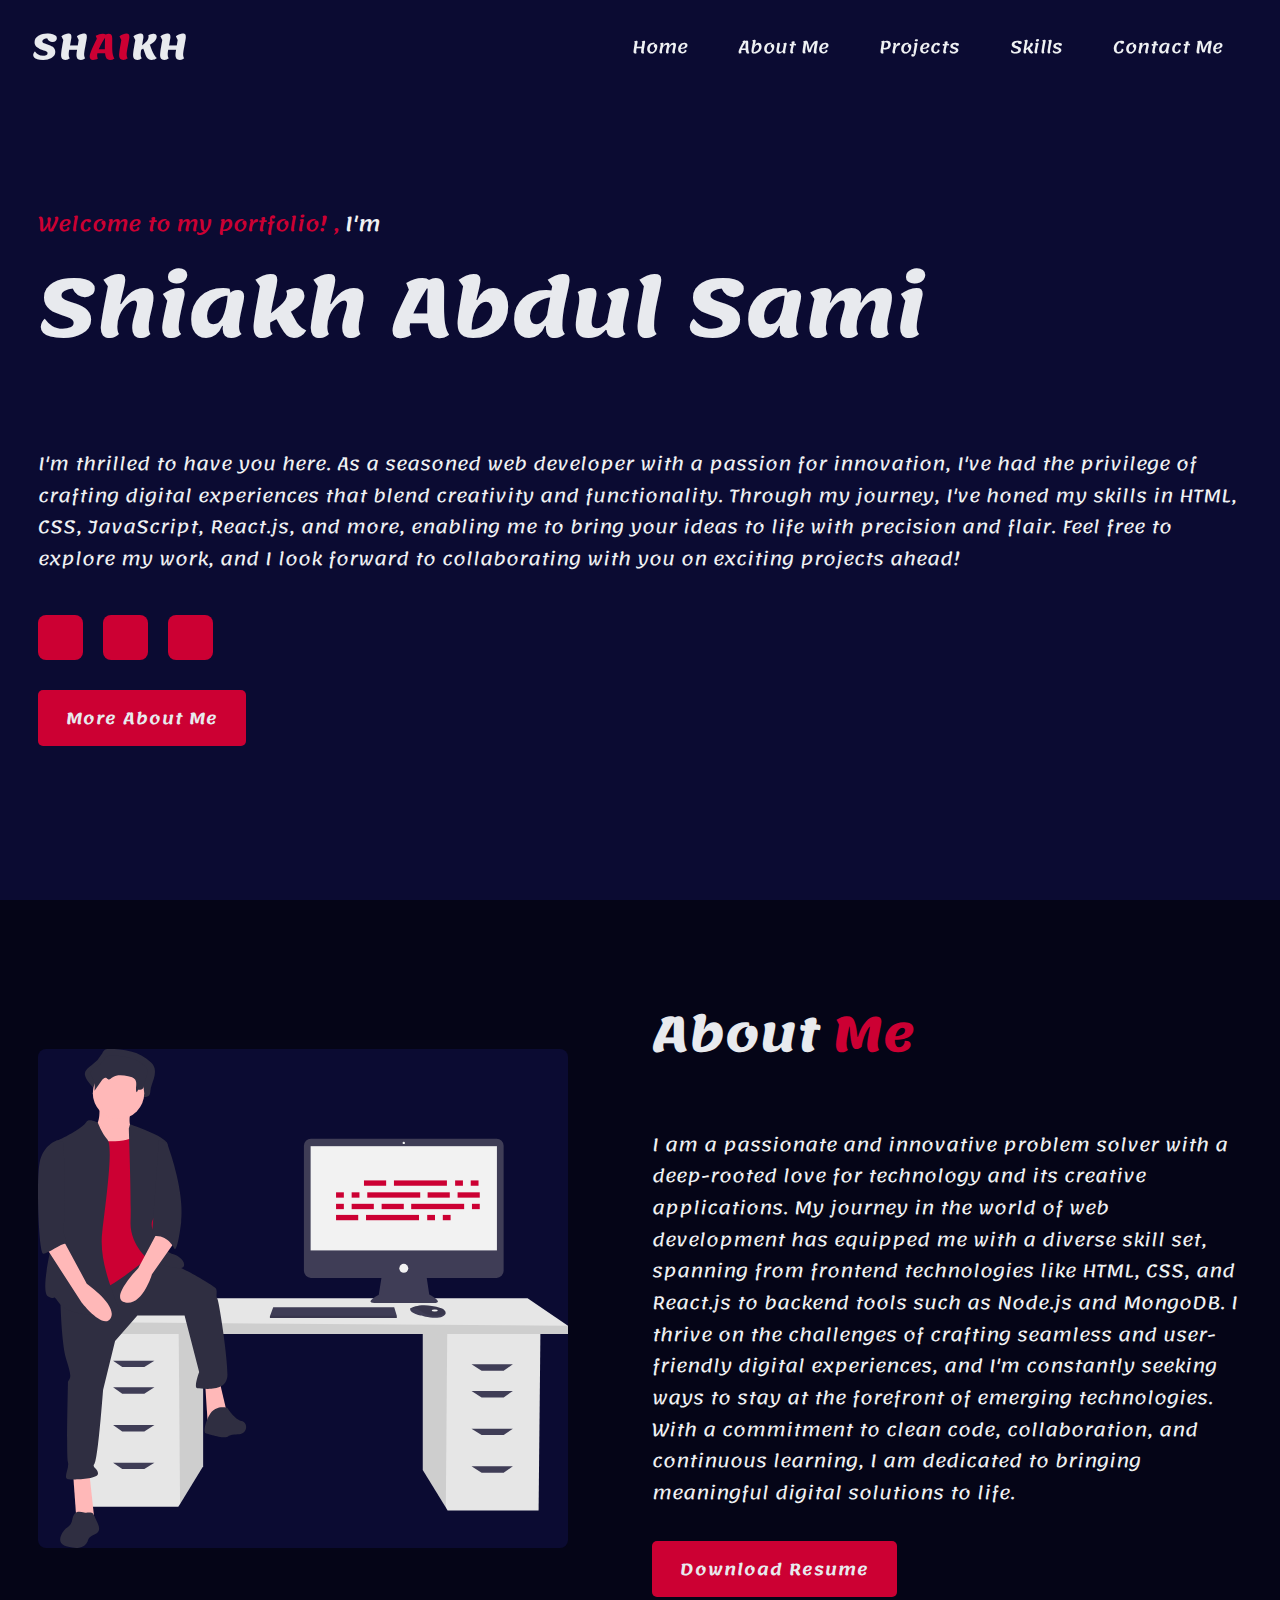
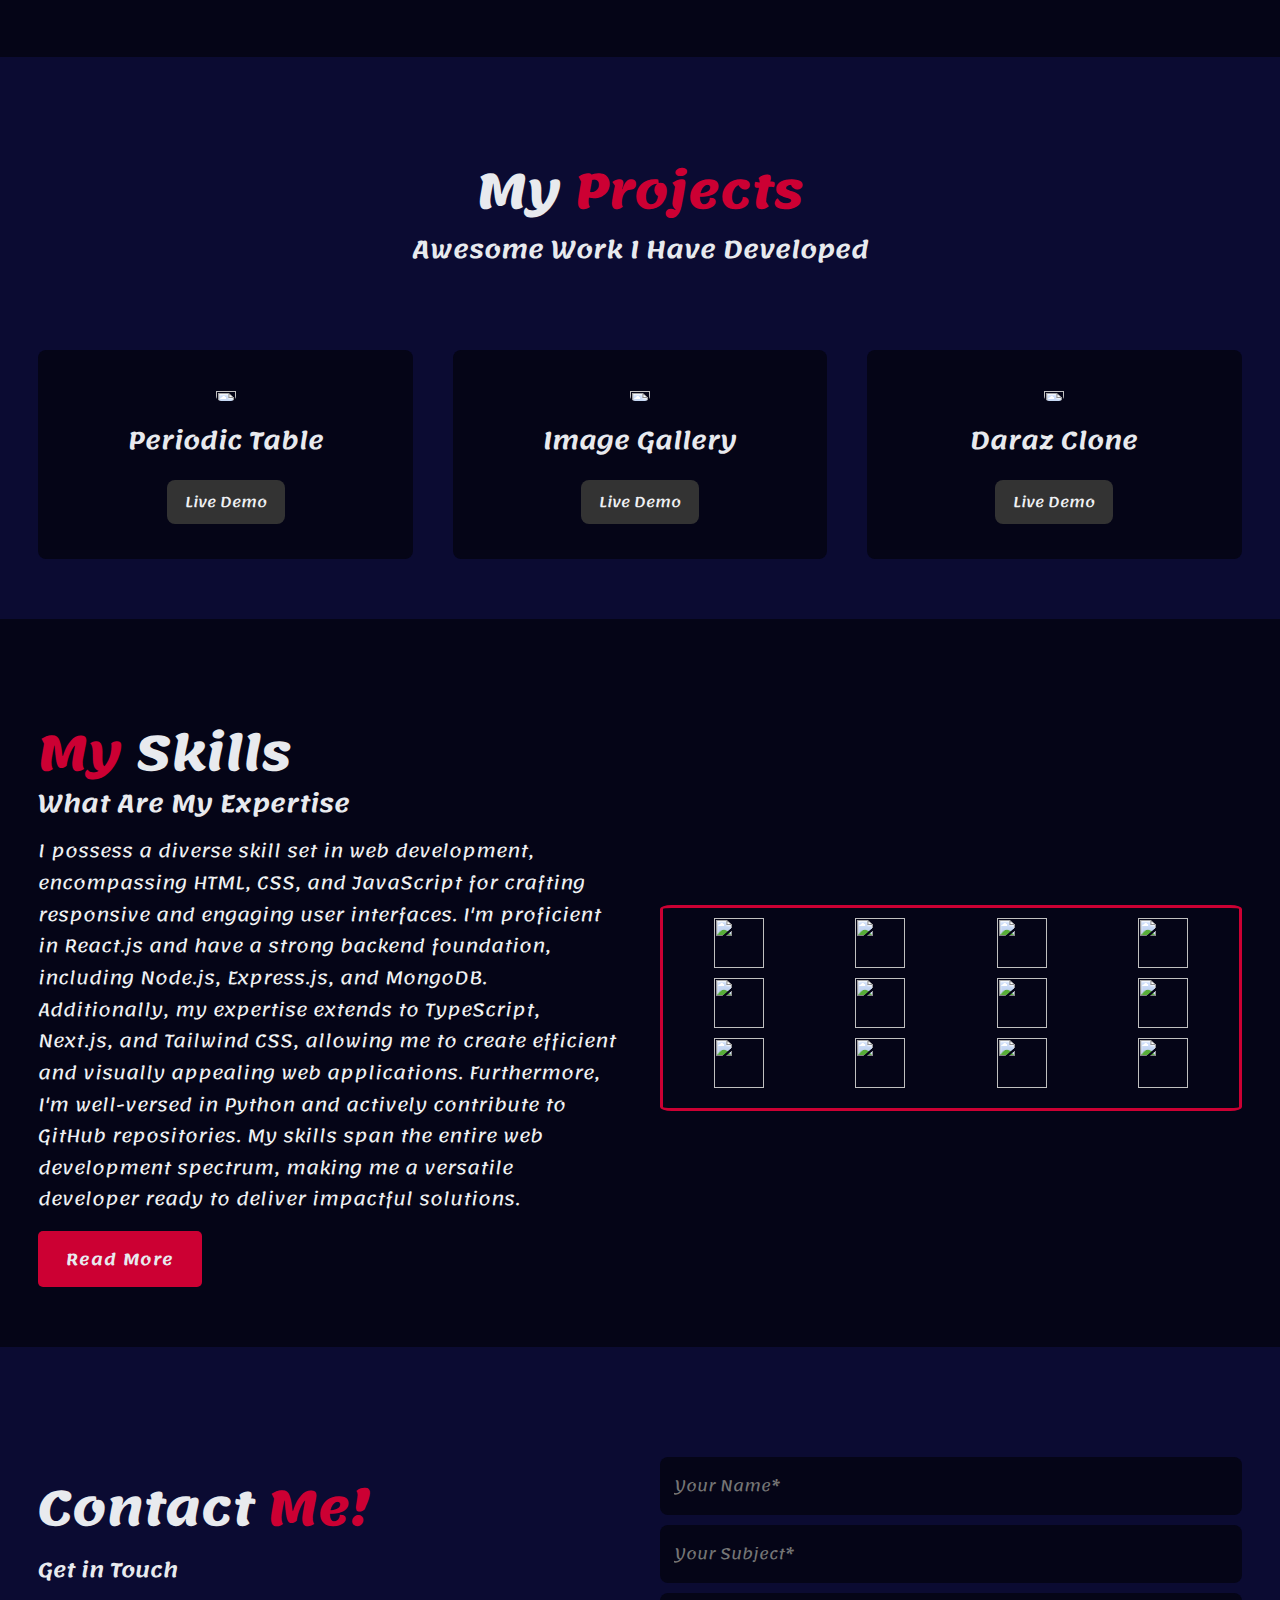
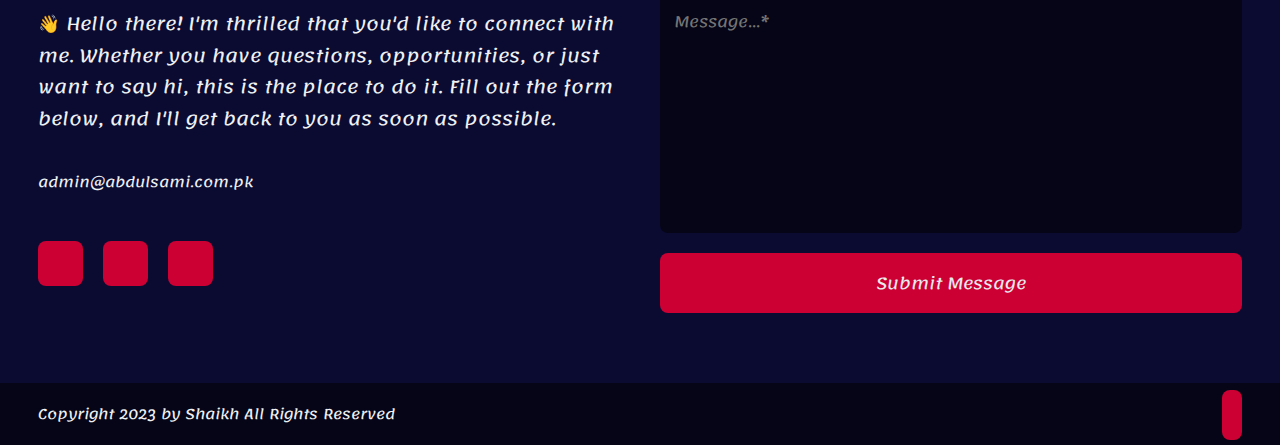
==== Portfolio/index.html @ 409109ee "Task One Completed" ====
<!DOCTYPE html>
<html lang="en">

<head>
  <meta charset="UTF-8" />
  <meta name="viewport" content="width=device-width, initial-scale=1.0" />
  <title id="page-title">Shaikh Abdul Sami - Personal Portfolio</title>

  <link rel="preconnect" href="https://fonts.googleapis.com" />
  <link rel="preconnect" href="https://fonts.gstatic.com" crossorigin />
  <link href="https://fonts.googleapis.com/css2?family=Lemonada:wght@300;400;500;600;700&display=swap" rel="stylesheet" />
  <link rel="stylesheet" href="https://cdnjs.cloudflare.com/ajax/libs/font-awesome/6.4.2/css/all.min.css" integrity="sha512-z3gLpd7yknf1YoNbCzqRKc4qyor8gaKU1qmn+CShxbuBusANI9QpRohGBreCFkKxLhei6S9CQXFEbbKuqLg0DA==" crossorigin="anonymous" referrerpolicy="no-referrer" />
  <link rel="stylesheet" href="styles.css" />
</head>

<body>
  <header>
    <a href="" class="logo">SH<span>AI</span>KH </a>
    <ul class="navlist">
      <li><a href="#home">Home</a></li>
      <li><a href="#about">About Me</a></li>
      <li><a href="#projects">Projects</a></li>
      <li><a href="#skills">Skills</a></li>
      <li><a href="#contact">Contact Me</a></li>
    </ul>

    <div class="fa-solid fa-ellipsis" id="menu-icon"></div>
  </header>

  <section id="home" class="home">
    <div class="home-text">
      <div class="slide">
        <span class="two"><span>
            Welcome to my portfolio! ,</span></span>
        <span class="two">I'm</span>
      </div>
      <h1>Shiakh Abdul Sami</h1>
      <h3><span id="home-text-repeat"></span>&nbsp;</h3>
      <p>
        I'm thrilled to have you here. As a seasoned web developer with a passion for innovation, I've had the privilege of crafting digital experiences that blend creativity and functionality. Through my journey, I've honed my skills in HTML, CSS, JavaScript, React.js, and more, enabling me to bring your ideas to life with precision and flair. Feel free to explore my work, and I look forward to collaborating with you on exciting projects ahead!
      </p>
      <div class="contact-icons">
        <a href=""><i class="fa-brands fa-linkedin"></i></a>
        <a href=""><i class="fa-brands fa-x-twitter"></i></a>
        <a href=""><i class="fa-brands fa-github"></i></a>
      </div>
      <div class="button">
        <a href="#about" class="btn">More About Me</a>
      </div>

    </div>
  </section>

  <section id="about" class="about">
    <div class="about-img">
      <img src="images/undraw_feeling_proud_qne1.svg" alt="" />
    </div>

    <div class="about-text">
      <h2>About <span>Me</span></h2>
      <h4><span id="about-typed-text"></span>&nbsp;</h4>
      <p>
        I am a passionate and innovative problem solver with a deep-rooted love for technology and its creative applications. My journey in the world of web development has equipped me with a diverse skill set, spanning from frontend technologies like HTML, CSS, and React.js to backend tools such as Node.js and MongoDB. I thrive on the challenges of crafting seamless and user-friendly digital experiences, and I'm constantly seeking ways to stay at the forefront of emerging technologies. With a commitment to clean code, collaboration, and continuous learning, I am dedicated to bringing meaningful digital solutions to life.
      </p>
      <a href="" class="btn">Download Resume</a>
    </div>
  </section>

  <section class="projects" id="projects">
    <div class="main-text">
      <h2>My<span> Projects</span></h2>
      <h4>Awesome Work I Have Developed</h4>
    </div>

    <div class="projects-content">
      <div class="box">
        <div class="image">
          <img src="/images/Periodic.png" alt="" width="250px" height="200px">
        </div>
        <h3>Periodic Table</h3>
        <div class="box-btn">
          <a href="" class="read">Live Demo</a>
        </div>
      </div>
      <div class="box">
        <div class="image">
          <img src="/images/Image-Gallery.png" alt="" width="250px" height="200px">
        </div>
        <h3>Image Gallery</h3>
        <div class="box-btn">
          <a href="" class="read">Live Demo</a>
        </div>
      </div>
      <div class="box">
        <div class="image">
          <img src="/images/Daraz-clone.png" alt="" width="250px" height="200px">
        </div>
        <h3>Daraz Clone</h3>
        <div class="box-btn">
          <a href="" class="read">Live Demo</a>
        </div>
      </div>
    </div>
  </section>

  <section id="skills" class="skills">
    <div class="skills-text">
      <h2><span>My</span> Skills</h2>
      <h4>What Are My Expertise</h4>
      <p>
        I possess a diverse skill set in web development, encompassing HTML, CSS, and JavaScript for crafting responsive and engaging user interfaces. I'm proficient in React.js and have a strong backend foundation, including Node.js, Express.js, and MongoDB. Additionally, my expertise extends to TypeScript, Next.js, and Tailwind CSS, allowing me to create efficient and visually appealing web applications. Furthermore, I'm well-versed in Python and actively contribute to GitHub repositories. My skills span the entire web development spectrum, making me a versatile developer ready to deliver impactful solutions.
      </p>
      <button class="btn">Read More</button>
    </div>

    <div class="skills-set">
      <div class='skills-items'>
        <div class='skill'>
          <div class="skill-item">
            <img src="/images/html.png" height='64px' width='64px' alt="" class="skill-img" />
            <!-- <p>HTML</p> -->
          </div>
          <div class="skill-item">
            <img src="/images/css.png" height='64px' width='64px' alt="" class="skill-img" />
            <!-- <p>CSS</p> -->
          </div>
          <div class="skill-item">
            <img src="/images/js.png" height='64px' width='64px' alt="" class="skill-img" />
            <!-- <p>JavaScript</p> -->
          </div>
          <div class="skill-item">
            <img src="/images/react.png" height='64px' width='64px' alt="" class="skill-img" />
            <!-- <p>ReactJS</p> -->
          </div>
          <div class="skill-item">
            <img src="/images/nodejs.png" height='64px' width='64px' alt="" class="skill-img" />
            <!-- <p>NodeJs</p> -->
          </div>
          <div class="skill-item">
            <img src="/images/express.png" height='64px' width='64px' alt="" class="skill-img" />
            <!-- <p>ExpressJs</p> -->
          </div>
          <div class="skill-item">
            <img src="/images/mongodb.png" height='64px' width='64px' alt="" class="skill-img" />
            <!-- <p>MongoDB</p> -->
          </div>
          <div class="skill-item">
            <img src="/images/nextjs.png" height='64px' width='64px' alt="" class="skill-img" />
            <!-- <p>NextJS</p> -->
          </div>
          <div class="skill-item">
            <img src="/images/tailwind.png" height='64px' width='64px' alt="" class="skill-img" />
            <!-- <p>Tailwind CSS</p> -->
          </div>
          <div class="skill-item">
            <img src="/images/typescript.png" height='64px' width='64px' alt="" class="skill-img" />
            <!-- <p>TypeScript</p> -->
          </div>
          <div class="skill-item">
            <img src="/images/python.png" height='64px' width='64px' alt="" class="skill-img" />
            <!-- <p>Python</p> -->
          </div>
          <div class="skill-item">
            <img src="/images/github.png" height='64px' width='64px' alt="" class="skill-img" />
            <!-- <p>GitHub</p> -->
          </div>
        </div>
      </div>
    </div>
    </div>
  </section>

  <section class="contact" id="contact">
    <div class="contact-text">
      <h2>Contact <span>Me!</span></h2>
      <h4>Get in Touch</h4>
      <p>
        👋 Hello there! I'm thrilled that you'd like to connect with me. Whether you have questions, opportunities, or just want to say hi, this is the place to do it. Fill out the form below, and I'll get back to you as soon as possible.
      </p>
      <div class="list">
        <li>
          <span><i class="fa-regular fa-envelope"></i></span>
          <a href="mailto:admin@abdulsami.com.pk"> admin@abdulsami.com.pk</a>
        </li>
      </div>

      <div class="contact-icons">
        <a href=""><i class="fa-brands fa-linkedin"></i></a>
        <a href=""><i class="fa-brands fa-x-twitter"></i></a>
        <a href=""><i class="fa-brands fa-github"></i></a>
      </div>
    </div>

    <div class="contact-form">
      <form>
        <input type="text" name="name" placeholder="Your Name*" required id="name" />
        <input type="text" name="text" placeholder="Your Subject*" required id="subject" />
        <textarea name="message" placeholder="Message...*" id="message" cols="30" rows="10" required></textarea>
        <input type="submit" value="Submit Message" class="submit" onclick=" Submit()" />
      </form>
    </div>
  </section>

  <footer class="footer" id="footer">
    <div class="last-text">
      <p>
        Copyright <i class="fa-solid fa-copyright"></i> 2023 by Shaikh All Rights
        Reserved
      </p>
    </div>
    <div class="top">
      <a href="#home"><span><i class="fa-solid fa-arrow-up"></i></span></a>
    </div>
  </footer>
  <script src="https://unpkg.com/typed.js@2.0.16/dist/typed.umd.js"></script>
  <script src="https://code.jquery.com/jquery-3.7.0.js" integrity="sha256-JlqSTELeR4TLqP0OG9dxM7yDPqX1ox/HfgiSLBj8+kM=" crossorigin="anonymous"></script>
  <script src="script.js"></script>
</body>

</html>
---- Portfolio/styles.css ----
* {
    margin: 0;
    padding: 0;
    box-sizing: border-box;
    font-family: 'Lemonada', cursive;
    text-decoration: none;
    list-style: none;
    scroll-behavior: smooth;
    /* user-select: none; */
}

:root {
    --bg-color: #050517;
    --second-bg-color: #0B0B32;
    --text-color: #E8EAEE;
    --second-color: #EFF1F3;
    --main-color: #CC0033;

    /* --bg-color: #393E46 ;
    --second-bg-color: #222831;
    --text-color: #DDE6ED;
    --second-color: #EEEEEE;
    --main-color: #00ADB5; */

    /* --bg-color: #2a2a2a;
    --second-bg-color: #202020;
    --text-color: #fff;
    --second-color: #ccc;
    --main-color: #ff4d05; */
    --big-font: 5rem;
    --h2-font: 3rem;
    --p-font: 1.1rem;
}

body {
    background: var(--bg-color);
    color: var(--text-color);
    /* overflow-x: hidden; */
}

span {
    color: var(--main-color);
}

header {
    position: fixed;
    width: 100%;
    top: 0;
    right: 0;
    z-index: 10;
    display: flex;
    align-items: center;
    justify-content: space-between;
    background: transparent;
    padding: 22px 15%;
    border-bottom: 1px solid transparent;
    transition: all 0.4s ease;
}

/* .tooltip-element {
    cursor: pointer;
  }   */

.logo {
    color: var(--text-color);
    font-size: 35px;
    font-weight: 700;
    letter-spacing: 1px;
    user-select: none;
    cursor: default;
    pointer-events: none;
}

.logo span {
    color: var(--main-color);
}

.navlist {
    display: flex;
}

.navlist a {
    color: var(--second-color);
    font-size: 17px;
    font-weight: 500;
    margin: 0 25px;
    transition: all 0.4 ease;
}

.navlist a:hover {
    color: var(--main-color);
}

#menu-icon {
    font-size: 35px;
    color: var(--text-color);
    z-index: 10;
    cursor: pointer;
    margin-left: 25px;
    display: none;
}

section {
    padding: 160px 15% 120px;
}

.home {
    position: relative;
    height: 100vh;
    /* height: max-content; */
    width: 100%;
    /* background-image: url("images/body.png"); */
    background-color: var(--second-bg-color);
    background-size: cover;
    background-position: center;
    display: flex;
    align-items: center;
    justify-content: flex-start;
    background-attachment: fixed;
}

.slide {
    margin-bottom: 20px;
}

.one {
    display: inline-block;
    margin-right: 15px;
    height: 32px;
    padding: 0 15px;
    line-height: 32px;
    font-size: 20px;
    font-weight: 500;
    border-radius: 5px;
    background: var(--main-color);
    color: var(--main-color);
}

.two {
    display: inline-block;
    color: var(--second-color);
    font-size: 20px;
    font-weight: 500;
}

.home-text h1 {
    font-size: var(--big-font);
    font-weight: 700;
    color: var(--text-color);
    line-height: 1.1;
    margin: 0 0 8px;
}

.home-text h3 {
    color: var(--text-color);
    margin: 0 0 35px;
    font-size: 3rem;
    font-weight: 700;
    line-height: 1.1;
}

.home-text p {
    color: var(--second-color);
    font-size: var(--p-font);
    line-height: 1.8;
    margin-bottom: 40px;
}

.button {
    display: inline-flex;
    align-items: center;
    justify-content: center;
    margin-top: 20px;
}

.btn {
    display: inline-block;
    padding: 12px 28px;
    background: var(--main-color);
    border-radius: 5px;
    color: var(--text-color);
    font-size: 1rem;
    letter-spacing: 1px;
    font-weight: 600;
    transition: all 0.4s ease;
    border: none;

}

.btn:hover {
    transform: scale(0.9);
}

.btn2 {
    display: inline-flex;
    align-items: center;
    justify-content: center;
    font-size: 15px;
    font-weight: 600;
    color: var(--text-color);
    margin-left: 35px;
}

.btn2 span i {
    height: 55px;
    width: 55px;
    background: var(--main-color);
    color: var(--text-color);
    display: flex;
    align-items: center;
    justify-content: center;
    font-size: 35px;
    border-radius: 50%;
    margin-right: 15px;
    transition: all 0.4s ease;
}

.btn2 span i:hover {
    transform: scale(1.1) translateY(5px);

}

header.sticky {
    background: var(--bg-color);
    border-bottom: 1px solid #ffffff1a;
    padding: 12px 15%;
}

.about {
    display: grid;
    grid-template-columns: repeat(2, 1fr);
    align-items: center;
    gap: 1.5rem;
}

.about-img img {
    max-width: 530px;
    height: auto;
    width: 100%;
    border-radius: 8px;
    background: var(--second-bg-color);
}

.about-text h2 {
    font-size: var(--h2-font);
    line-height: 1;
}

.about-text h4 {
    font-size: 24px;
    font-weight: 600;
    color: var(--text-color);
    line-height: 1.7;
    margin: 15px 0 15px;
}

.about-text p {
    color: var(--second-color);
    font-size: var(--p-font);
    line-height: 1.8;
    margin-bottom: 2rem;
}

/*  */

.skills {
    background: var(--bg-color);
    display: grid;
    grid-template-columns: repeat(2, 1fr);
    align-items: center;
    gap: 2.5rem;
    width: 100%;
}

.skills-text h2 {
    font-size: var(--h2-font);
    line-height: 1;
}

.skills-text h4 {
    font-size: 24px;
    font-weight: 600;
    color: var(--text-color);
    line-height: 1.7;
    margin: 7px 0 10px;
}

.skills-text p {
    color: var(--second-color);
    font-size: var(--p-font);
    line-height: 1.8;
    margin-bottom: 1rem;
}

.skills-items {

    border-radius: 2%;
    width: 100%;
    height: 100%;
    border: 3px solid var(--main-color);
}

.skill {
    display: grid;
    grid-template-columns: repeat(4, minmax(0, 1fr));
    margin: 10px 5px;
    justify-items: center;
}

.skill-item:hover {
    color: #EFF1F3;
}

.skill-img {
    width: 50px;
    height: 50px;
    background-color: transparent;
}

/*  */
.projects {
    background: var(--second-bg-color);
}

.main-text {
    text-align: center;
}

.main-text h4 {
    font-size: 24px;
    font-weight: 600;
    color: var(--text-color);
    line-height: 1.7;
    margin-top: 15px;
}

.main-text h2 {
    font-size: var(--h2-font);
    line-height: 1;
}

.projects-content {
    display: grid;
    grid-template-columns: repeat(3, minmax(0, 1fr));
    align-items: center;
    gap: 2.5rem;
    margin-top: 5rem;
}

.box {
    background: var(--bg-color);
    padding: 35px 45px;
    border-radius: 8px;
    /* transition: all 0.4 ease; */
    display: flex;
    flex-direction: column;
    align-items: center;
}

.box-btn {
    display: flex;
    justify-content: space-evenly;
    column-gap: 20px;
}

.image img {
    width: 100%;
    height: 100%;
    border-radius: 5px;
}

.s-icons i {
    font-size: 32px;
    margin-bottom: 20px;
}

.box h3 {
    font-size: 24px;
    font-weight: 600;
    color: var(--text-color);
    margin-bottom: 15px;
}

.box p {
    color: var(--second-color);
    font-size: 1rem;
    line-height: 1.8;
    margin-bottom: 25px;
}

.read {
    display: inline-block;
    padding: 8px 18px;
    background: #333333;
    color: var(--second-color);
    font-size: 14px;
    font-weight: 500;
    border-radius: 8px;
    transition: all 0.4s ease;
}

.read:hover {
    letter-spacing: 1px;
    background: #ffffff99;
    color: var(--text-color);
}

.box:hover {
    /* transform: translateY(-8px); */
    cursor: pointer;
}

.box:hover>.s-icons {
    color: var(--main-color);
    transition: all 0.4s ease;
}

.contact {
    background: var(--second-bg-color);
    display: grid;
    grid-template-columns: repeat(2, 1fr);
    align-items: center;
    gap: 2.5rem;
}

.contact-text h4 {
    color: var(--text-color);
    margin: 18px 0px;
    font-size: 20px;
    font-weight: 600;
}

.contact-text h2 {
    font-size: var(--h2-font);
    line-height: 1;
}

.contact-text p {
    color: var(--second-color);
    font-size: var(--p-font);
    line-height: 1.8;
    margin-bottom: 30px;
}

.list {
    margin-bottom: 2.8rem;
}

.list li {
    margin-bottom: 12px;
}

.list li a {
    display: inline-block;
    color: var(--second-color);
    font-size: 14px;
    transition: all 0.4s ease;
}

.list li a:hover {
    color: var(--text-color);
    transform: translateX(5px);
}

.contact-icons i {
    height: 45px;
    width: 45px;
    background: var(--main-color);
    color: var(--text-color);
    font-size: 25px;
    display: inline-flex;
    align-items: center;
    justify-content: center;
    border-radius: 8px;
    margin-right: 15px;
    transition: all 0.4 ease;
}

.contact-icons i:hover {
    background: var(--second-color);
    color: var(--bg-color);
    /* transition: all ease 0.1s; */
    /* transform: rotate(360deg); */
}

.contact-form form {
    position: relative;
}

.contact-form form input,
.contact-form form textarea {
    width: 100%;
    padding: 14px;
    background: var(--bg-color);
    color: var(--text-color);
    border: none;
    outline: none;
    font-size: 15px;
    border-radius: 8px;
    margin-bottom: 10px;
}

textarea {
    resize: none;
    height: 240px;
}

.contact-form .submit {
    display: inline-block;
    font-size: 16px;
    background: var(--main-color);
    color: var(--text-color);
    width: 100%;
    transition: all 0.4s ease;
}

.contact-form .submit:hover {
    background: var(--text-color);
    color: var(--main-color);
    /* transform: scale(1.1); */
    cursor: pointer;
}

.footer {
    padding: 20px 15%;
    display: flex;
    flex-wrap: wrap;
    align-items: center;
    justify-content: space-between;
    gap: 2rem;
    background: var(--bg-color);
    max-height: 10vh;
}

.last-text p {
    color: var(--second-color);
    font-size: 14px;
}

.top i {
    padding: 10px;
    border-radius: 8px;
    font-size: 15px;
    color: var(--text-color);
    background: var(--main-color);
}

.top i:hover {
    transform: translateY(-10px) scale(1.1);
}

@media (max-width: 1480px) {

    header,
    header.sticky {
        padding: 12px 2.5%;
        transition: 0.1s;
    }

    section {
        padding: 110px 3% 60px;
    }

    .footer {
        padding: 15px 3%;
    }

}

@media (max-width: 1100px) {
    :root {
        --big-font: 4rem;
        --h2-font: 2.5rem;
        --p-font: 1rem;
        transition: 0.1s;
    }

    .home-text h3 {
        font-size: 2.5rem;
    }

    .home {
        height: 87vh;
    }
}

@media (max-width:920px) {
    .about {
        grid-template-columns: 1fr;
    }

    .about-img {
        text-align: center;
        order: 2;
    }

    .about-text p {
        margin-bottom: 1rem;
    }

    .about-img img {
        width: 100%;
        height: auto;
        max-width: 100%;
    }

    .contact {
        grid-template-columns: 1fr;
    }

    .skills {
        grid-template-columns: 1fr;
    }

    .home {
        height: max-content;
    }
}

@media (max-height: 600px) {
    .home {
        height: max-content;
    }
}

@media (max-width: 768px) {
    .projects-content {
        grid-template-columns: repeat(1, minmax(0, 1fr));
        justify-items: center;
    }
}

@media (max-width: 820px) {
    #menu-icon {
        display: block;
    }

    .navlist {
        position: absolute;
        top: -400px;
        right: 0;
        left: 0;
        display: flex;
        flex-direction: column;
        background: var(--bg-color);
        text-align: left;
        transition: all 0.4s ease;
    }

    .navlist a {
        display: block;
        margin: 17px;
        font-size: 20px;
        transition: all 0.4s ease;
        color: var(--text-color);
    }

    .navlist a:hover {
        color: var(--main-color);
    }

    .navlist.open {
        top: 100%;

    }
}

@media (max-width:480px) {
    .skills-set {
        grid-template-columns: 1fr;
        gap: .1rem;
    }

    :root {
        --big-font: 3rem;
        --h2-font: 2rem;
        --p-font: 1rem;
    }

    .btn {
        text-align: center;
    }

    .footer {
        justify-content: center;
    }

    .footer .top {
        display: none;
    }

    .home h3 span {
        font-size: 1.8rem;
    }

}
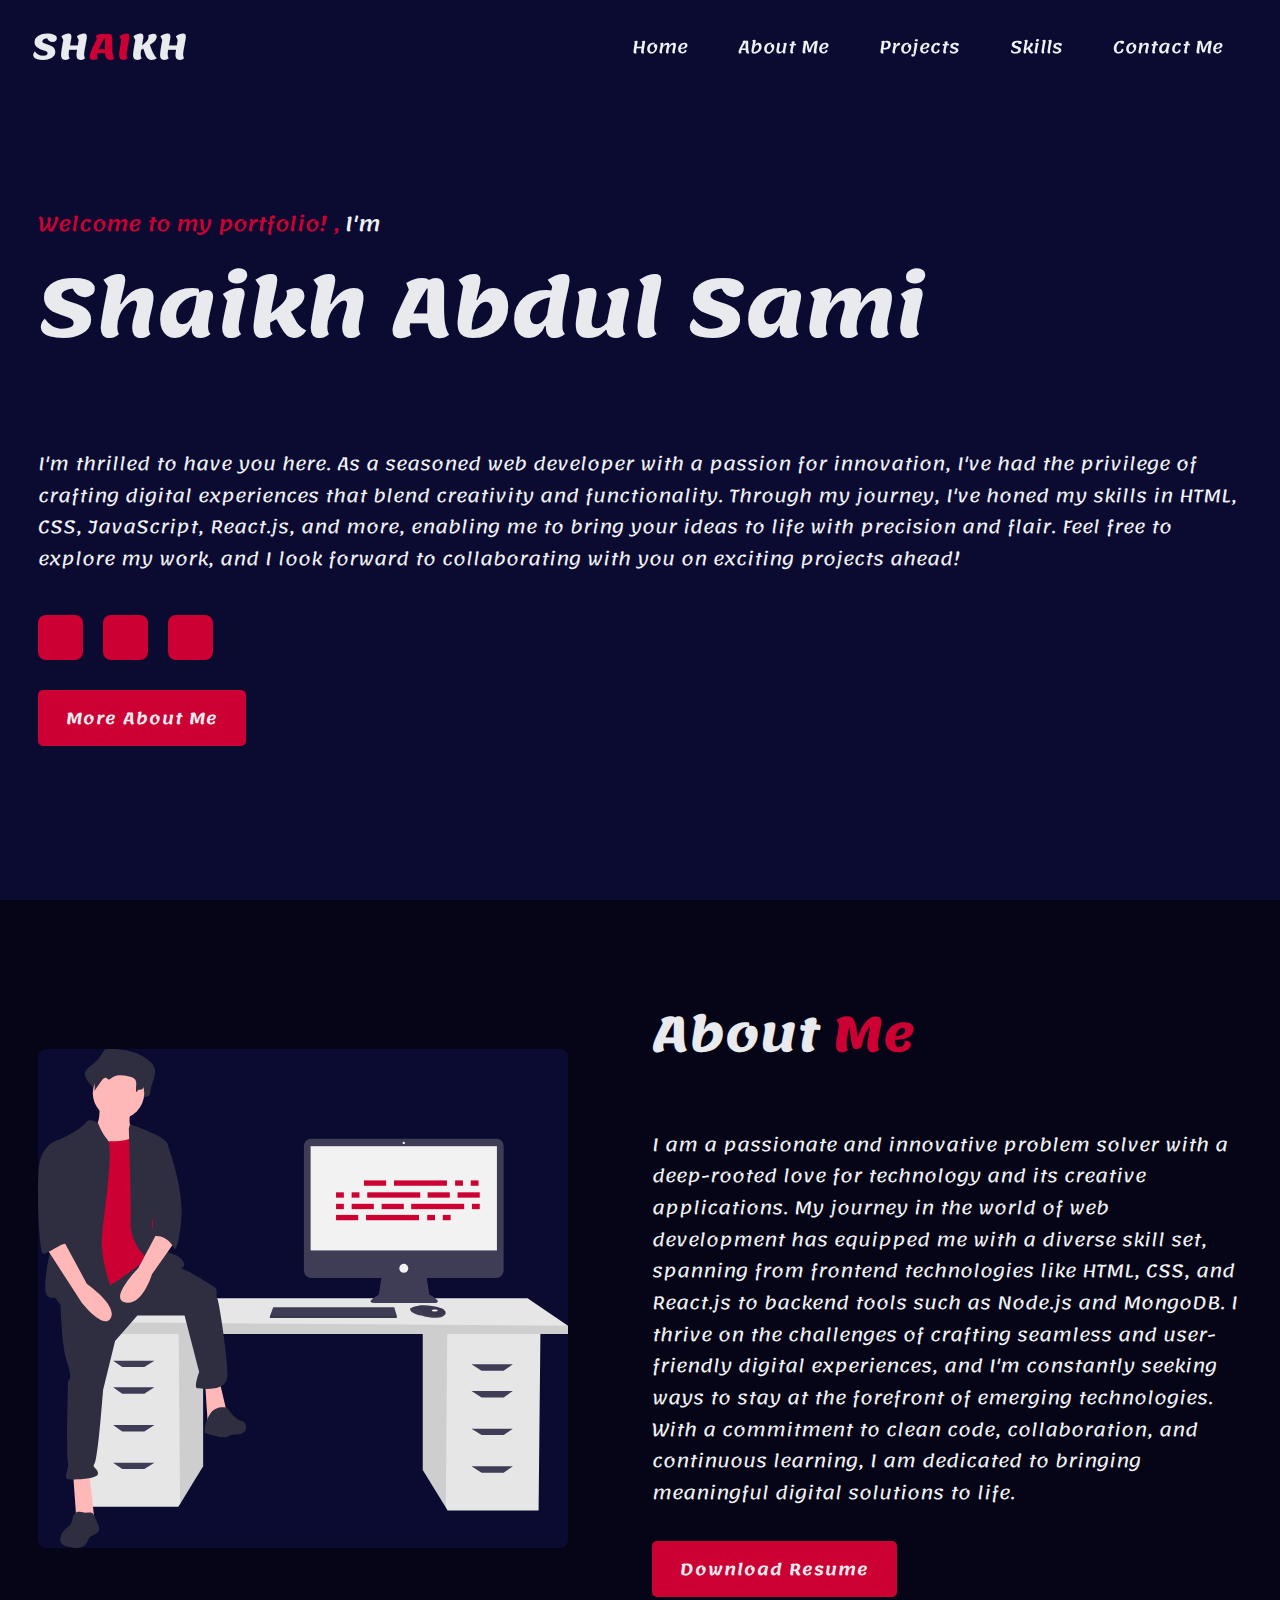
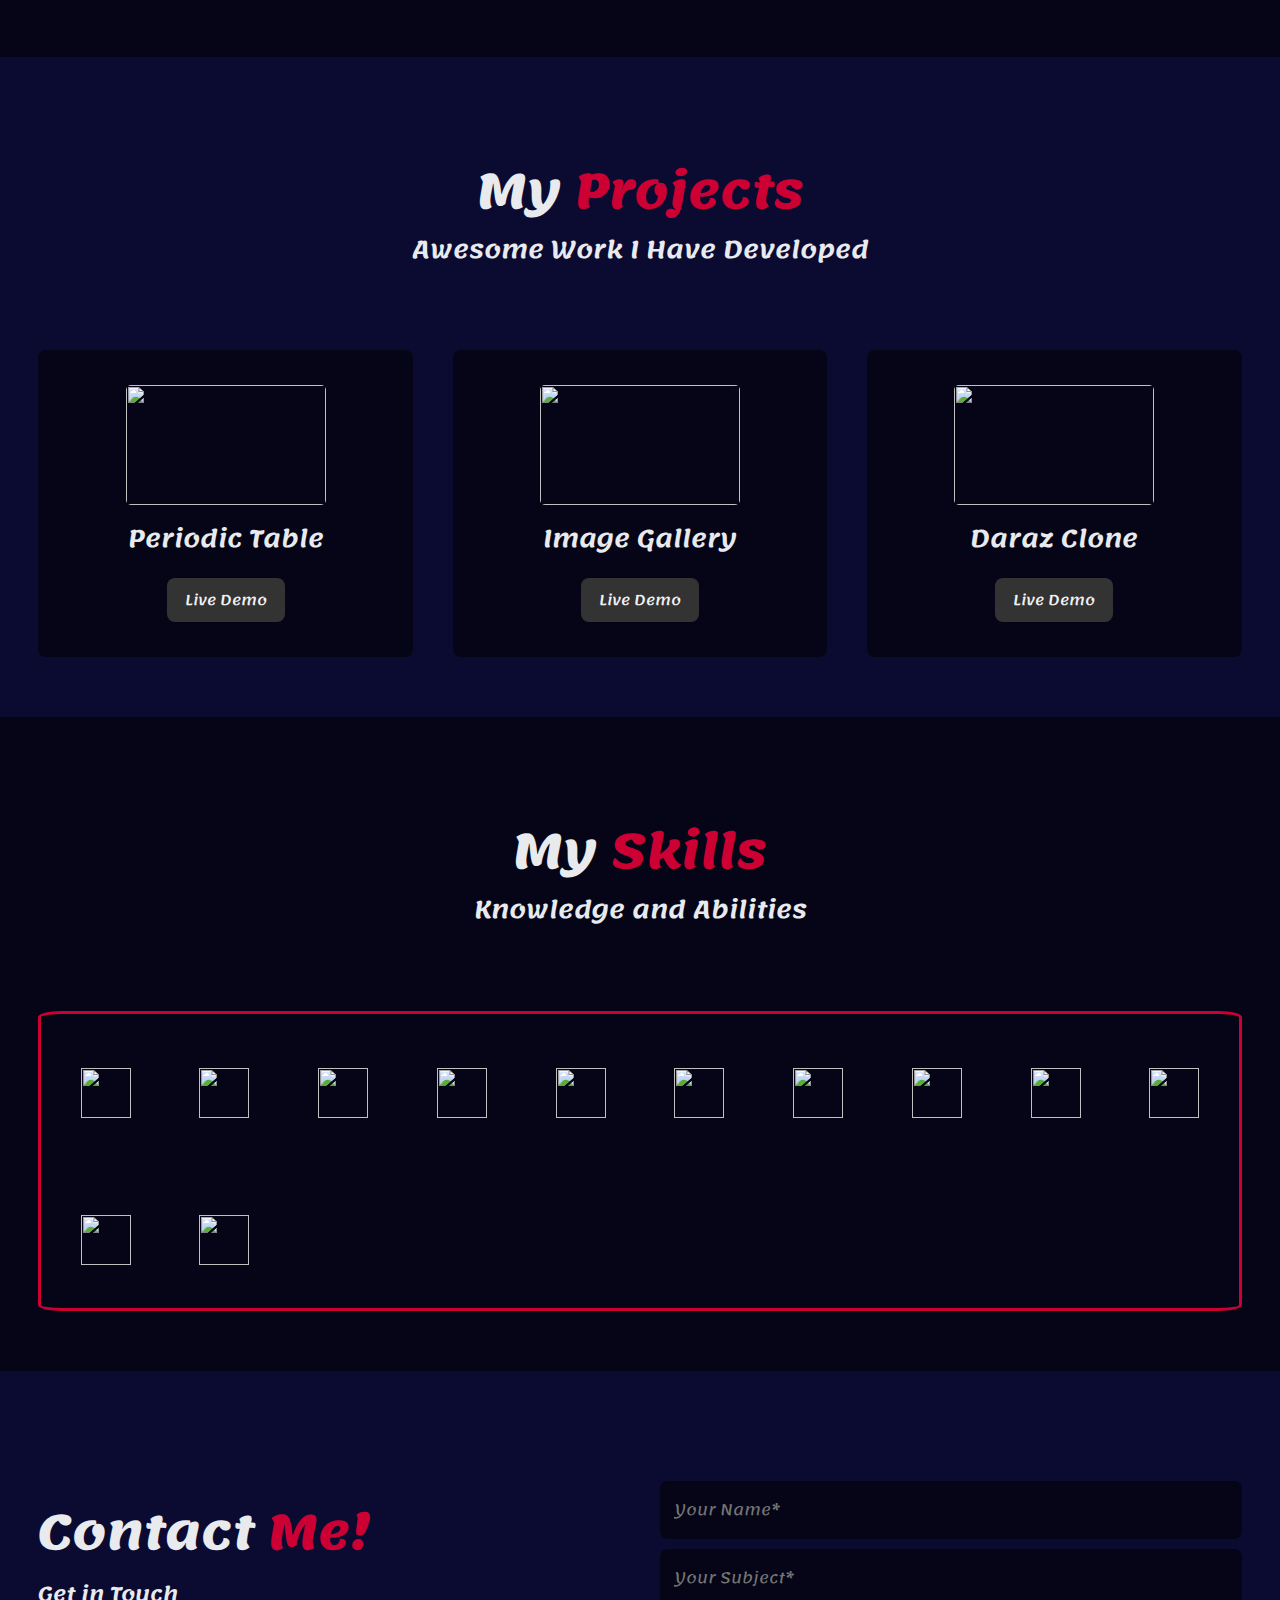
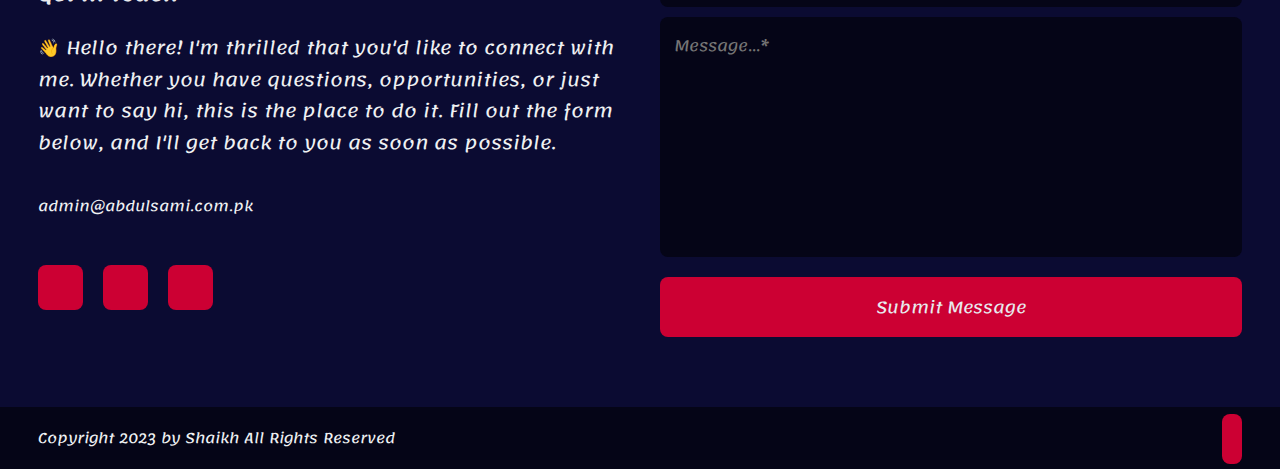
==== commit e346ccf3: "Changes" ====
--- a/Portfolio/index.html
+++ b/Portfolio/index.html
@@ -34,7 +34,7 @@
             Welcome to my portfolio! ,</span></span>
         <span class="two">I'm</span>
       </div>
-      <h1>Shiakh Abdul Sami</h1>
+      <h1>Shaikh Abdul Sami</h1>
       <h3><span id="home-text-repeat"></span>&nbsp;</h3>
       <p>
         I'm thrilled to have you here. As a seasoned web developer with a passion for innovation, I've had the privilege of crafting digital experiences that blend creativity and functionality. Through my journey, I've honed my skills in HTML, CSS, JavaScript, React.js, and more, enabling me to bring your ideas to life with precision and flair. Feel free to explore my work, and I look forward to collaborating with you on exciting projects ahead!
@@ -75,7 +75,7 @@
     <div class="projects-content">
       <div class="box">
         <div class="image">
-          <img src="/images/Periodic.png" alt="" width="250px" height="200px">
+          <img src="/images/Periodic.png" alt="" width="200px" height="120px">
         </div>
         <h3>Periodic Table</h3>
         <div class="box-btn">
@@ -84,7 +84,7 @@
       </div>
       <div class="box">
         <div class="image">
-          <img src="/images/Image-Gallery.png" alt="" width="250px" height="200px">
+          <img src="/images/Image-Gallery.png" alt="" width="200px" height="120px">
         </div>
         <h3>Image Gallery</h3>
         <div class="box-btn">
@@ -93,7 +93,7 @@
       </div>
       <div class="box">
         <div class="image">
-          <img src="/images/Daraz-clone.png" alt="" width="250px" height="200px">
+          <img src="/images/Daraz-clone.png" alt="" width="200px" height="120px">
         </div>
         <h3>Daraz Clone</h3>
         <div class="box-btn">
@@ -104,13 +104,10 @@
   </section>
 
   <section id="skills" class="skills">
-    <div class="skills-text">
-      <h2><span>My</span> Skills</h2>
-      <h4>What Are My Expertise</h4>
-      <p>
-        I possess a diverse skill set in web development, encompassing HTML, CSS, and JavaScript for crafting responsive and engaging user interfaces. I'm proficient in React.js and have a strong backend foundation, including Node.js, Express.js, and MongoDB. Additionally, my expertise extends to TypeScript, Next.js, and Tailwind CSS, allowing me to create efficient and visually appealing web applications. Furthermore, I'm well-versed in Python and actively contribute to GitHub repositories. My skills span the entire web development spectrum, making me a versatile developer ready to deliver impactful solutions.
-      </p>
-      <button class="btn">Read More</button>
+    <!-- <h2><span>My</span> Skills</h2> -->
+    <div class="main-text">
+      <h2>My<span> Skills</span></h2>
+      <h4>Knowledge and Abilities</h4>
     </div>
 
     <div class="skills-set">
--- a/Portfolio/styles.css
+++ b/Portfolio/styles.css
@@ -265,10 +265,10 @@
 
 .skills {
     background: var(--bg-color);
-    display: grid;
+    /* display: grid;
     grid-template-columns: repeat(2, 1fr);
     align-items: center;
-    gap: 2.5rem;
+    gap: 2.5rem; */
     width: 100%;
 }
 
@@ -293,18 +293,20 @@
 }
 
 .skills-items {
-
+    margin-top: 5rem;
     border-radius: 2%;
     width: 100%;
-    height: 100%;
+    height: 300px;
     border: 3px solid var(--main-color);
 }
 
 .skill {
     display: grid;
-    grid-template-columns: repeat(4, minmax(0, 1fr));
+    grid-template-columns: repeat(10, minmax(0, 1fr));
     margin: 10px 5px;
     justify-items: center;
+    height: 100%;
+    align-items: center;
 }
 
 .skill-item:hover {
@@ -364,9 +366,10 @@
 }
 
 .image img {
-    width: 100%;
-    height: 100%;
+    width: 200px;
+    height: 120px;
     border-radius: 5px;
+    /* margin: 0 auto; */
 }
 
 .s-icons i {
@@ -627,6 +630,39 @@
     .projects-content {
         grid-template-columns: repeat(1, minmax(0, 1fr));
         justify-items: center;
+    }
+
+    .image img {
+        width: 100%;
+        height: 100%;
+        border-radius: 5px;
+        /* margin: 0 auto; */
+    }
+
+    .skill {
+        grid-template-columns: repeat(4, minmax(0, 1fr));
+    }
+}
+
+@media (max-width: 426px) {
+    .projects-content {
+        grid-template-columns: repeat(1, minmax(0, 1fr));
+        justify-items: center;
+    }
+
+    .image img {
+        width: 100%;
+        height: 100%;
+        border-radius: 5px;
+        /* margin: 0 auto; */
+    }
+
+    .skills-items {
+        height: 400px;
+    }
+
+    .skill {
+        grid-template-columns: repeat(3, minmax(0, 1fr));
     }
 }
 
